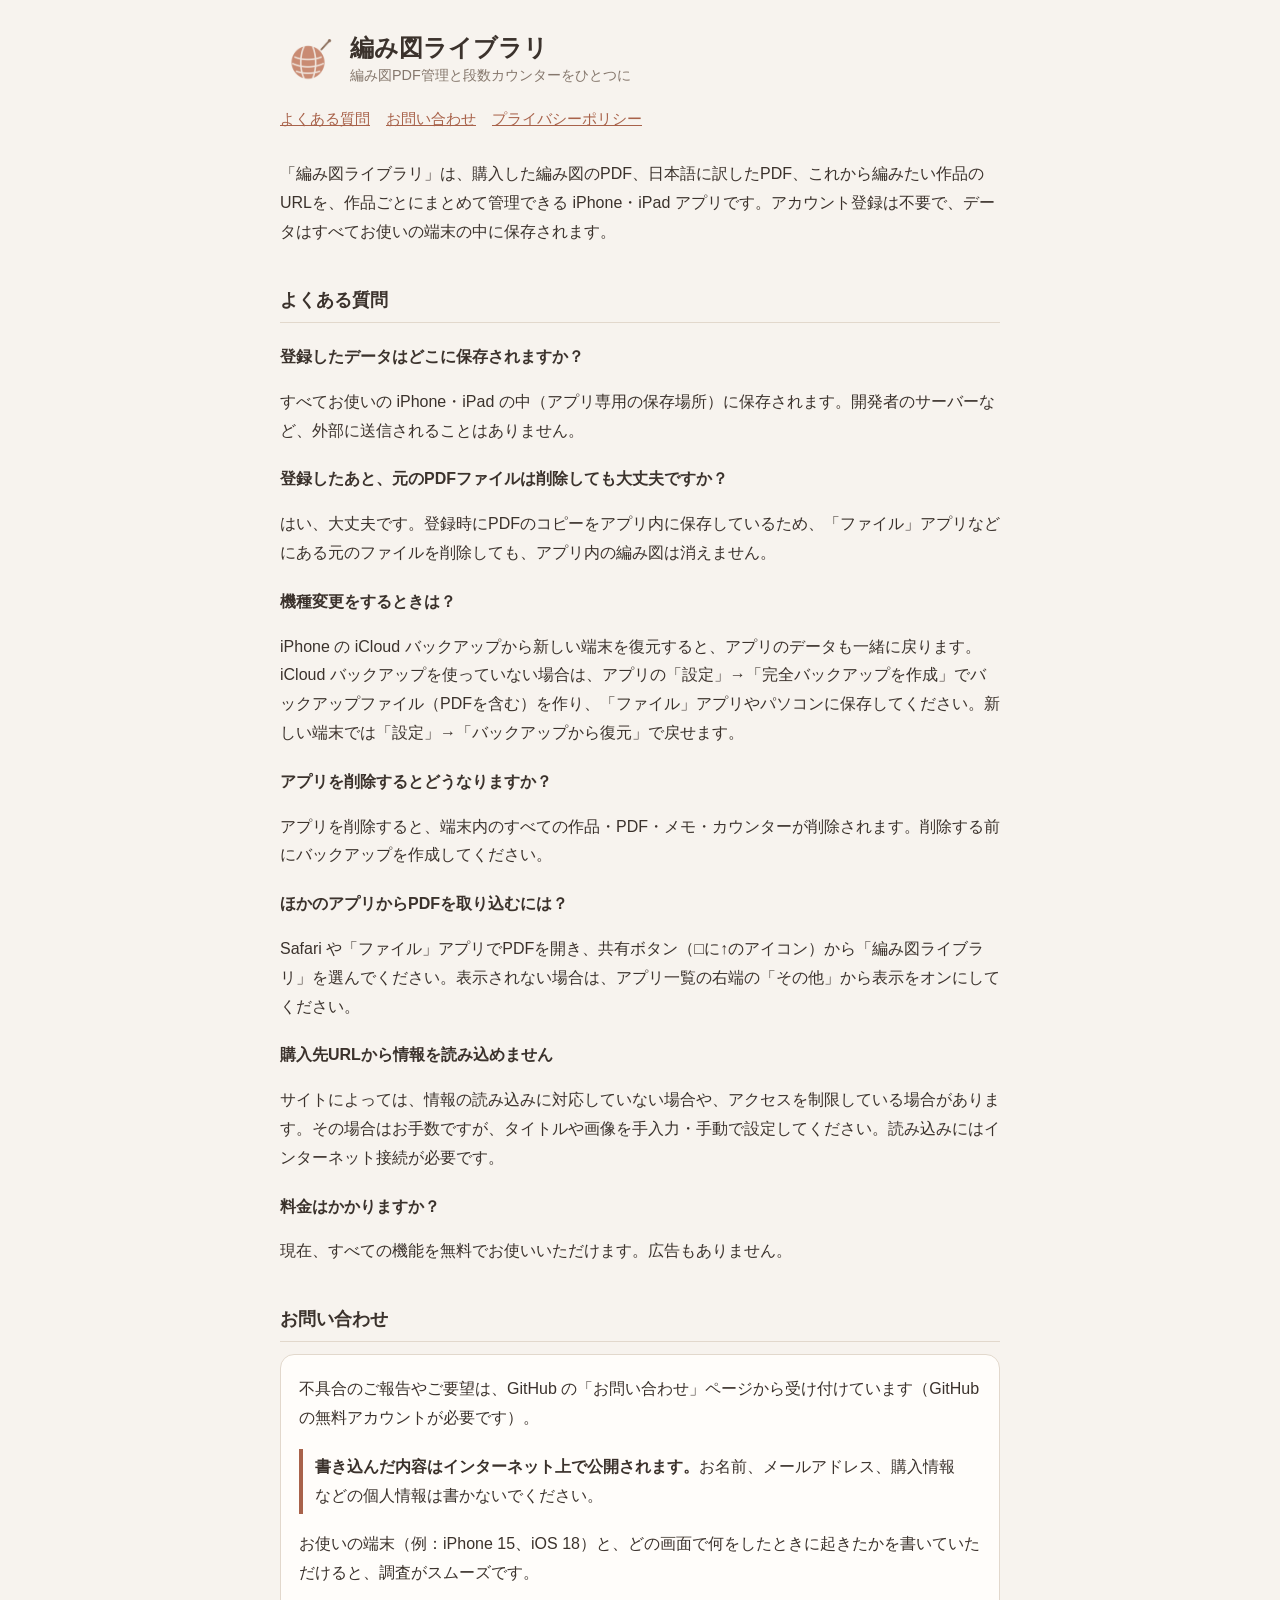
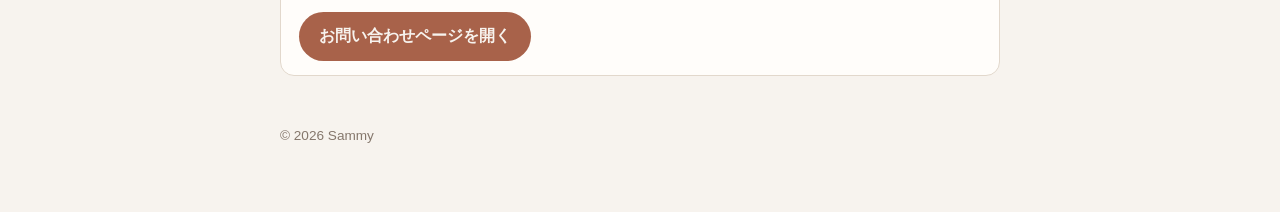
==== index.html @ 5ac474c2 "サポートページとプライバシーポリシーを公開 Co-Authored-By: Claude Opus 5.5 <noreply@anthropic.com>" ====
<!doctype html>
<html lang="ja">
<head>
  <meta charset="utf-8">
  <meta name="viewport" content="width=device-width, initial-scale=1">
  <title>編み図ライブラリ サポート</title>
  <meta name="description" content="iPhone・iPad アプリ「編み図ライブラリ」のサポートページです。">
  <link rel="icon" href="icon.png">
  <link rel="stylesheet" href="style.css">
</head>
<body>
<main>
  <header class="site">
    <img src="icon.png" alt="">
    <div>
      <h1>編み図ライブラリ</h1>
      <p>編み図PDF管理と段数カウンターをひとつに</p>
    </div>
  </header>
  <nav>
    <a href="#faq">よくある質問</a>
    <a href="#contact">お問い合わせ</a>
    <a href="privacy.html">プライバシーポリシー</a>
  </nav>

  <p>「編み図ライブラリ」は、購入した編み図のPDF、日本語に訳したPDF、これから編みたい作品のURLを、作品ごとにまとめて管理できる iPhone・iPad アプリです。アカウント登録は不要で、データはすべてお使いの端末の中に保存されます。</p>

  <h2 id="faq">よくある質問</h2>

  <h3>登録したデータはどこに保存されますか？</h3>
  <p>すべてお使いの iPhone・iPad の中（アプリ専用の保存場所）に保存されます。開発者のサーバーなど、外部に送信されることはありません。</p>

  <h3>登録したあと、元のPDFファイルは削除しても大丈夫ですか？</h3>
  <p>はい、大丈夫です。登録時にPDFのコピーをアプリ内に保存しているため、「ファイル」アプリなどにある元のファイルを削除しても、アプリ内の編み図は消えません。</p>

  <h3>機種変更をするときは？</h3>
  <p>iPhone の iCloud バックアップから新しい端末を復元すると、アプリのデータも一緒に戻ります。iCloud バックアップを使っていない場合は、アプリの「設定」→「完全バックアップを作成」でバックアップファイル（PDFを含む）を作り、「ファイル」アプリやパソコンに保存してください。新しい端末では「設定」→「バックアップから復元」で戻せます。</p>

  <h3>アプリを削除するとどうなりますか？</h3>
  <p>アプリを削除すると、端末内のすべての作品・PDF・メモ・カウンターが削除されます。削除する前にバックアップを作成してください。</p>

  <h3>ほかのアプリからPDFを取り込むには？</h3>
  <p>Safari や「ファイル」アプリでPDFを開き、共有ボタン（□に↑のアイコン）から「編み図ライブラリ」を選んでください。表示されない場合は、アプリ一覧の右端の「その他」から表示をオンにしてください。</p>

  <h3>購入先URLから情報を読み込めません</h3>
  <p>サイトによっては、情報の読み込みに対応していない場合や、アクセスを制限している場合があります。その場合はお手数ですが、タイトルや画像を手入力・手動で設定してください。読み込みにはインターネット接続が必要です。</p>

  <h3>料金はかかりますか？</h3>
  <p>現在、すべての機能を無料でお使いいただけます。広告もありません。</p>

  <h2 id="contact">お問い合わせ</h2>
  <section class="card">
    <p>不具合のご報告やご要望は、GitHub の「お問い合わせ」ページから受け付けています（GitHub の無料アカウントが必要です）。</p>
    <p class="warn"><strong>書き込んだ内容はインターネット上で公開されます。</strong>お名前、メールアドレス、購入情報などの個人情報は書かないでください。</p>
    <p>お使いの端末（例：iPhone 15、iOS 18）と、どの画面で何をしたときに起きたかを書いていただけると、調査がスムーズです。</p>
    <a class="button" href="https://github.com/asm-asm/knitting-library-support/issues/new/choose">お問い合わせページを開く</a>
  </section>

  <footer>© 2026 Sammy</footer>
</main>
</body>
</html>
---- style.css ----
:root {
  --bg: #f7f3ee;
  --surface: #fffdfa;
  --text: #3b322c;
  --muted: #85776c;
  --line: #e2d8cc;
  --primary: #a8624a;
  color-scheme: light;
}
@media (prefers-color-scheme: dark) {
  :root {
    --bg: #171310;
    --surface: #26201b;
    --text: #f7efe6;
    --muted: #c9baab;
    --line: #4f453d;
    --primary: #efa487;
    color-scheme: dark;
  }
}
* { box-sizing: border-box; }
body {
  margin: 0;
  background: var(--bg);
  color: var(--text);
  font-family: -apple-system, BlinkMacSystemFont, "Hiragino Sans", "Hiragino Kaku Gothic ProN", "Noto Sans JP", "Yu Gothic UI", Meiryo, sans-serif;
  font-size: 16px;
  line-height: 1.8;
}
main { max-width: 760px; margin: 0 auto; padding: 32px 20px 64px; }
header.site { display: flex; align-items: center; gap: 14px; margin-bottom: 8px; }
header.site img { width: 56px; height: 56px; border-radius: 14px; }
header.site h1 { font-size: 1.5rem; margin: 0; line-height: 1.3; }
header.site p { margin: 0; color: var(--muted); font-size: 0.9rem; }
nav { display: flex; gap: 16px; flex-wrap: wrap; margin: 16px 0 28px; font-size: 0.95rem; }
a { color: var(--primary); }
h2 { font-size: 1.15rem; margin: 36px 0 8px; padding-bottom: 6px; border-bottom: 1px solid var(--line); }
h3 { font-size: 1rem; margin: 20px 0 4px; }
section.card { background: var(--surface); border: 1px solid var(--line); border-radius: 14px; padding: 4px 18px 14px; margin-top: 12px; }
.button {
  display: inline-block; margin-top: 8px; padding: 10px 20px; border-radius: 999px;
  background: var(--primary); color: var(--bg); font-weight: 700; text-decoration: none;
}
.note { color: var(--muted); font-size: 0.9rem; }
.warn { border-left: 4px solid var(--primary); padding: 4px 12px; background: var(--surface); }
footer { margin-top: 48px; color: var(--muted); font-size: 0.85rem; }
ul { padding-left: 1.3em; }
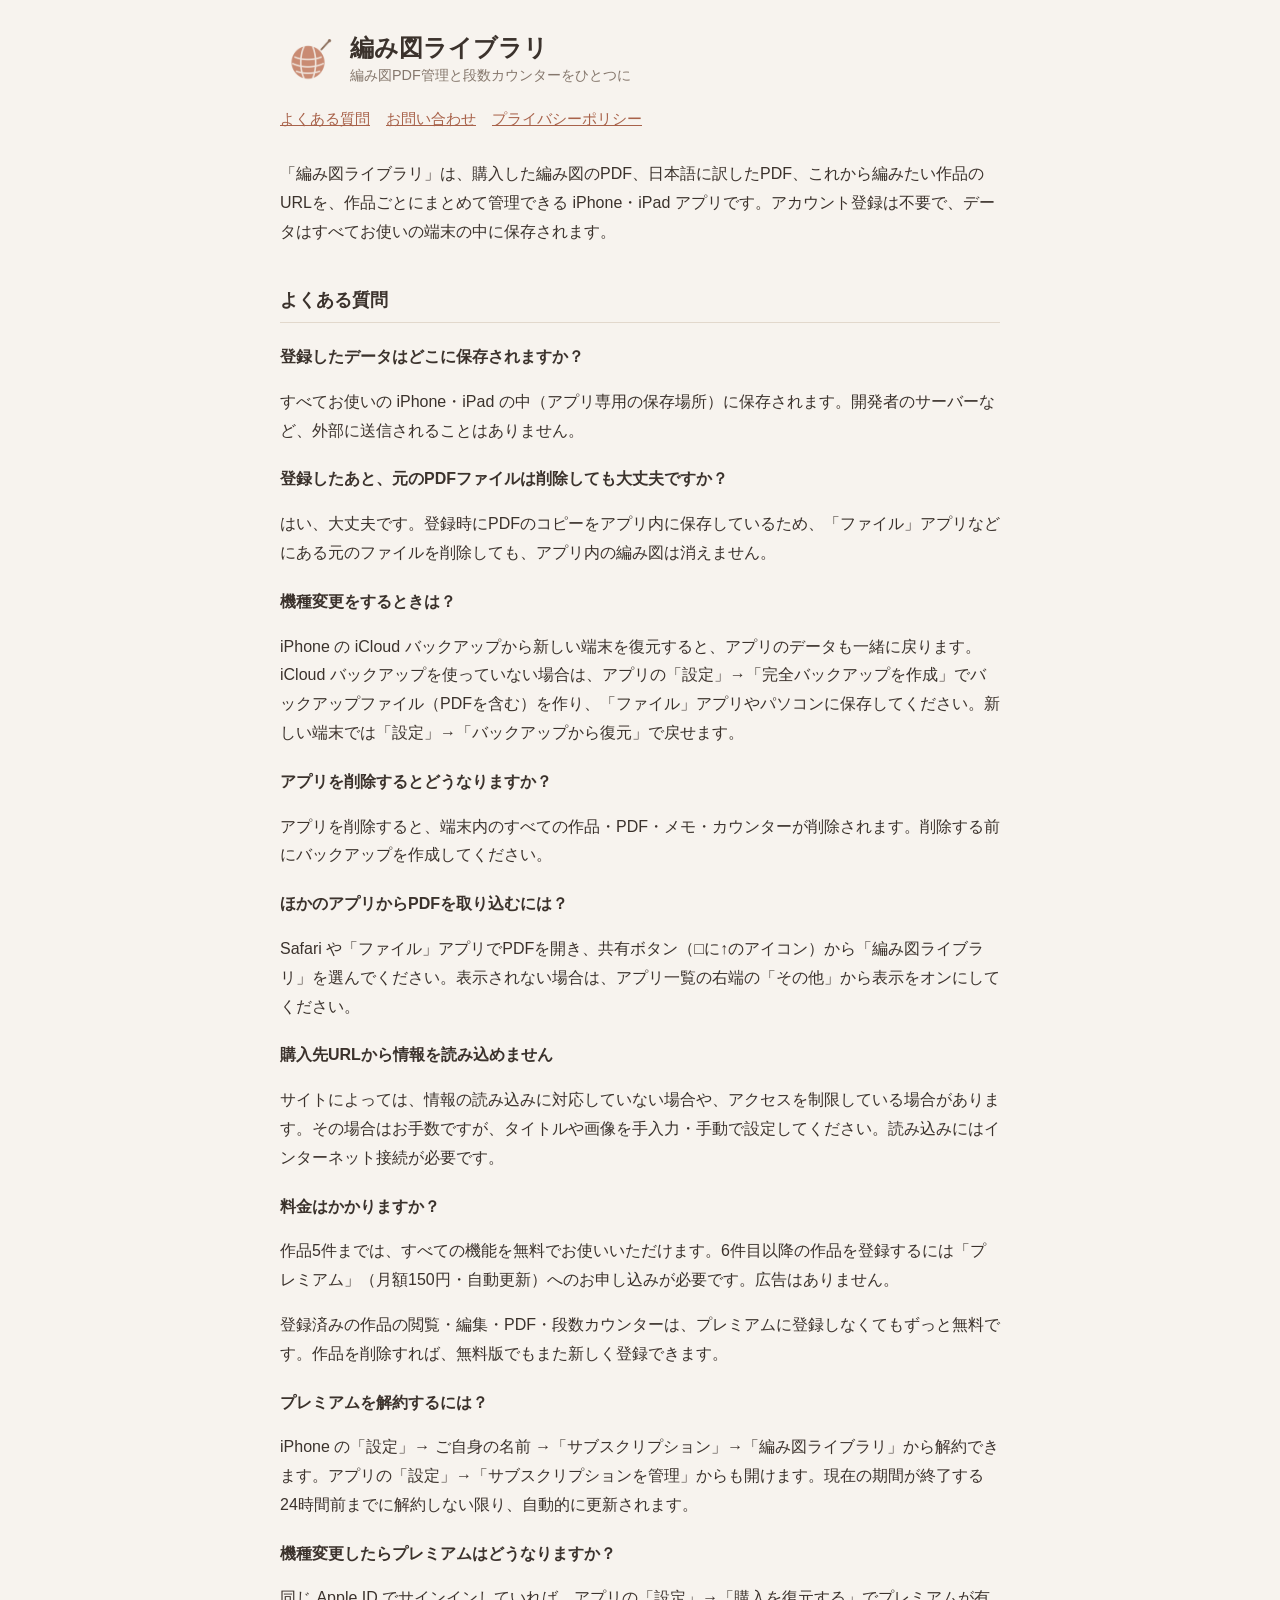
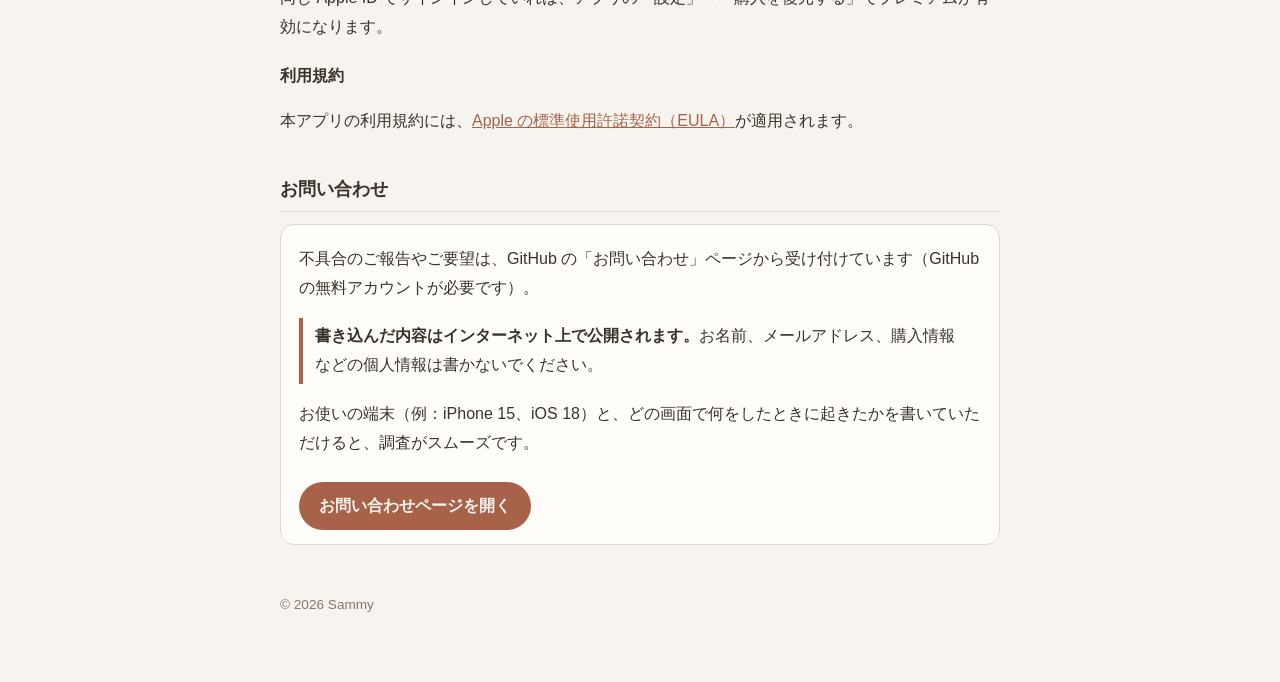
==== commit 099f6444: "プレミアム（月額サブスクリプション）の説明を追加 Co-Authored-By: Claude Opus 5.5 <noreply@anthropic.com>" ====
--- a/index.html
+++ b/index.html
@@ -46,7 +46,17 @@
   <p>サイトによっては、情報の読み込みに対応していない場合や、アクセスを制限している場合があります。その場合はお手数ですが、タイトルや画像を手入力・手動で設定してください。読み込みにはインターネット接続が必要です。</p>
 
   <h3>料金はかかりますか？</h3>
-  <p>現在、すべての機能を無料でお使いいただけます。広告もありません。</p>
+  <p>作品5件までは、すべての機能を無料でお使いいただけます。6件目以降の作品を登録するには「プレミアム」（月額150円・自動更新）へのお申し込みが必要です。広告はありません。</p>
+  <p>登録済みの作品の閲覧・編集・PDF・段数カウンターは、プレミアムに登録しなくてもずっと無料です。作品を削除すれば、無料版でもまた新しく登録できます。</p>
+
+  <h3>プレミアムを解約するには？</h3>
+  <p>iPhone の「設定」→ ご自身の名前 →「サブスクリプション」→「編み図ライブラリ」から解約できます。アプリの「設定」→「サブスクリプションを管理」からも開けます。現在の期間が終了する24時間前までに解約しない限り、自動的に更新されます。</p>
+
+  <h3>機種変更したらプレミアムはどうなりますか？</h3>
+  <p>同じ Apple ID でサインインしていれば、アプリの「設定」→「購入を復元する」でプレミアムが有効になります。</p>
+
+  <h3>利用規約</h3>
+  <p>本アプリの利用規約には、<a href="https://www.apple.com/legal/internet-services/itunes/dev/stdeula/">Apple の標準使用許諾契約（EULA）</a>が適用されます。</p>
 
   <h2 id="contact">お問い合わせ</h2>
   <section class="card">
